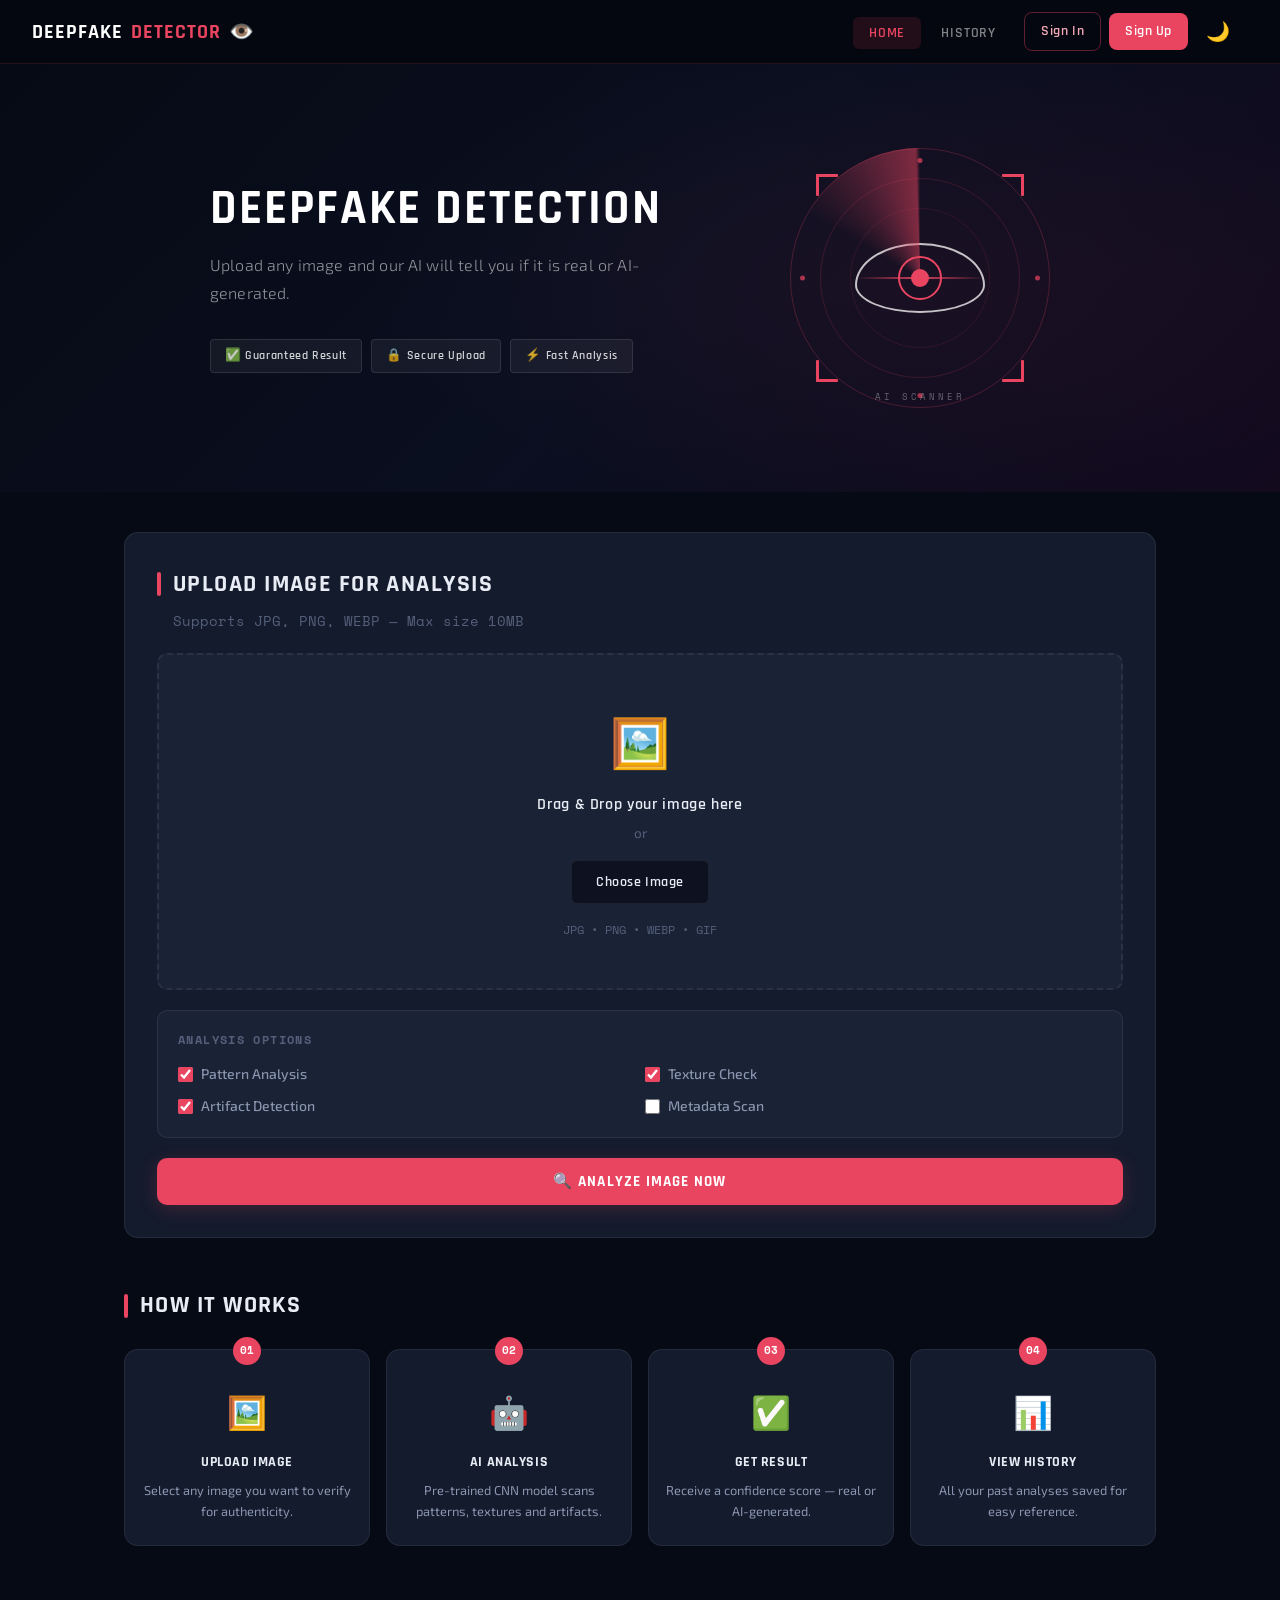
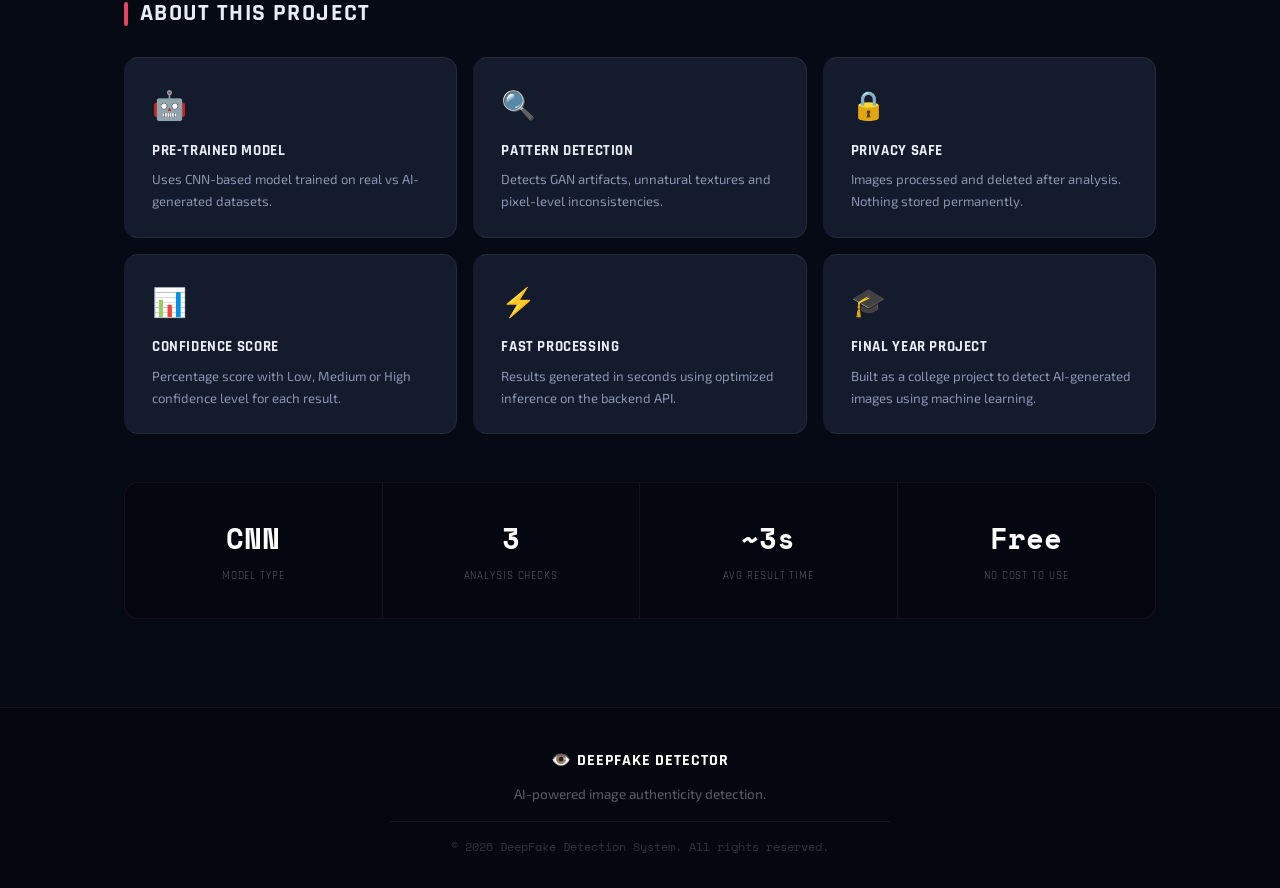
==== frontend/pages/index.html @ 9cb8fa19 "Initial commit: restructured deepfake detection system - Backend: Flask app with models/, routes/, u" ====
<!DOCTYPE html>
<html lang="en" data-theme="dark">
<head>
  <meta charset="UTF-8" />
  <meta name="viewport" content="width=device-width, initial-scale=1.0"/>
  <title>DeepFake Detection System</title>
  <link rel="stylesheet" href="../css/main.css" />
  <link rel="stylesheet" href="../css/hamburger.css" />
  <link rel="stylesheet" href="../css/mobile.css" />
</head>
<body>

  <nav>
    <div class="nav-logo">DeepFake <strong>Detector</strong> <span>👁️</span></div>
    <div class="nav-right">
      <ul class="nav-links">
        <li><a href="index.html" class="active">Home</a></li>
        <li><a href="history.html">History</a></li>
      </ul>
      <div class="desktop-auth-btns" id="desktopAuthBtns">
        <a href="signin.html" class="desk-signin">Sign In</a>
        <a href="signup.html" class="desk-signup">Sign Up</a>
      </div>
      <button class="theme-toggle" id="desktopThemeBtn" onclick="toggleTheme()" aria-label="Toggle theme">
        <span class="theme-icon">🌙</span>
      </button>
      <div class="desktop-profile-wrap">
        <button class="desktop-profile-btn" id="desktopProfileBtn" onclick="toggleDesktopDropdown()">
          <div class="desktop-profile-avatar" id="desktopAvatarText">MK</div>
          <span class="desktop-profile-name" id="desktopProfileName">Manish</span>
          <span style="font-size:10px;color:#e94560;">▾</span>
        </button>
        <div class="desktop-profile-dropdown" id="desktopDropdown">
          <div class="dropdown-user-header">
            <div class="dropdown-user-name" id="dropdownName">Manish Kumar</div>
            <div class="dropdown-user-email" id="dropdownEmail">manish@gmail.com</div>
            <div class="dropdown-user-plan">✅ Free Plan · <span id="dropdownScans">3/4</span> scans today</div>
          </div>
          <a href="history.html" class="dropdown-item">📋 &nbsp; My History</a>
          <div class="dropdown-divider"></div>
          <div class="dropdown-item danger" onclick="signOut()">🚪 &nbsp; Sign Out</div>
        </div>
      </div>
      <button class="hamburger-btn" id="hamburgerBtn" onclick="toggleMenu()" aria-label="Open menu">
        <span class="bar"></span>
        <span class="bar"></span>
        <span class="bar"></span>
      </button>
    </div>
  </nav>

  <div class="menu-overlay" id="menuOverlay" onclick="closeMenu()"></div>
  <aside class="side-menu" id="sideMenu">
    <div class="menu-header">
      <div class="menu-logo">👁️ DeepFake <strong>Detector</strong></div>
      <button class="menu-close" onclick="closeMenu()">✕</button>
    </div>
    <div class="menu-profile">
      <div class="menu-profile-guest" id="menuGuestSection">
        <div class="menu-guest-text">
          <strong>👋 Welcome!</strong>
          Sign in to save your scan history
        </div>
        <div class="menu-auth-btns">
          <a href="signin.html" class="menu-btn-signin" onclick="closeMenu()">🔑 Sign In</a>
          <a href="signup.html" class="menu-btn-signup" onclick="closeMenu()">✨ Sign Up</a>
        </div>
      </div>
      <div class="menu-profile-user" id="menuUserSection">
        <div class="menu-avatar" id="menuAvatarText">MK</div>
        <div class="menu-user-info">
          <span class="menu-user-name" id="menuUserName">Manish Kumar</span>
          <span class="menu-user-email" id="menuUserEmail">manish@gmail.com</span>
          <span class="menu-scan-badge" id="menuScanBadge">⚡ 3/4 scans today</span>
        </div>
      </div>
    </div>
    <nav class="menu-nav">
      <div class="menu-section-label">Navigation</div>
      <a href="index.html" class="menu-nav-item active" onclick="closeMenu()">
        <span class="menu-nav-icon">🏠</span><span class="menu-nav-text">Home</span>
      </a>
      <a href="history.html" class="menu-nav-item" onclick="closeMenu()" id="menuHistoryLink">
        <span class="menu-nav-icon">📋</span><span class="menu-nav-text">History</span>
        <span class="menu-nav-badge" id="menuHistoryBadge" style="display:none;">3</span>
      </a>
      <div class="menu-divider"></div>
      <div class="menu-section-label">Account</div>
      <a href="signin.html" class="menu-nav-item" id="menuSignInLink" onclick="closeMenu()">
        <span class="menu-nav-icon">🔑</span><span class="menu-nav-text">Sign In</span>
      </a>
      <a href="signup.html" class="menu-nav-item" id="menuSignUpLink" onclick="closeMenu()">
        <span class="menu-nav-icon">✨</span><span class="menu-nav-text">Sign Up</span>
      </a>
      <button class="menu-nav-item signout" id="menuSignOutBtn" style="display:none;" onclick="signOut()">
        <span class="menu-nav-icon">🚪</span><span class="menu-nav-text">Sign Out</span>
      </button>
    </nav>
    <div class="menu-footer">
      <div class="theme-row">
        <div class="theme-row-label">
          <div class="theme-row-icon" id="themeRowIcon">🌙</div>
          <span id="themeRowText">Dark Mode</span>
        </div>
        <label class="theme-switch">
          <input type="checkbox" id="themeSwitchInput" onchange="toggleThemeSwitch(this)">
          <span class="theme-slider"></span>
        </label>
      </div>
    </div>
  </aside>

  <header class="hero">
    <div class="hero-text">
      <h1>DeepFake Detection</h1>
      <p class="hero-sub">Upload any image and our AI will tell you if it is real or AI-generated.</p>
      <div class="badges">
        <span class="badge">✅ Guaranteed Result</span>
        <span class="badge">🔒 Secure Upload</span>
        <span class="badge">⚡ Fast Analysis</span>
      </div>
    </div>
    <div class="scanner-wrap">
      <div class="scanner-container">
        <div class="ring ring-1"></div><div class="ring ring-2"></div><div class="ring ring-3"></div>
        <div class="eye-outer"><div class="eye-inner"><div class="iris"><div class="pupil"></div></div></div></div>
        <div class="scan-line"></div>
        <div class="bracket top-left"></div><div class="bracket top-right"></div>
        <div class="bracket bottom-left"></div><div class="bracket bottom-right"></div>
        <div class="radar-sweep"></div>
        <div class="orbit-dot dot-top"></div><div class="orbit-dot dot-right"></div>
        <div class="orbit-dot dot-bottom"></div><div class="orbit-dot dot-left"></div>
        <div class="scanner-label">AI SCANNER</div>
      </div>
    </div>
  </header>

  <main class="container">

    <section class="upload-section">
      <h2>Upload Image for Analysis</h2>
      <p class="section-sub">Supports JPG, PNG, WEBP — Max size 10MB</p>
      <div class="drop-zone" id="dropZone">
        <div id="previewContainer" style="display:none;flex-direction:column;align-items:center;gap:12px;padding:16px;width:100%;">
          <img id="imagePreview" src="" alt="Preview" style="max-width:100%;max-height:260px;border-radius:10px;object-fit:contain;border:2px solid rgba(233,69,96,0.4);" />
          <button onclick="removeImage()" style="background:rgba(239,68,68,0.15);border:1px solid rgba(239,68,68,0.4);color:#ef4444;padding:6px 16px;border-radius:8px;cursor:pointer;font-size:13px;">✕ Remove</button>
          <div id="previewInfo" style="font-size:12px;color:#64748b;font-family:monospace;"></div>
        </div>
        <div id="uploadUI">
          <div class="drop-icon">🖼️</div>
          <p class="drop-title">Drag &amp; Drop your image here</p>
          <p class="drop-sub">or</p>
          <label class="btn-upload" for="imageUpload">Choose Image</label>
          <p class="file-formats">JPG &bull; PNG &bull; WEBP &bull; GIF</p>
        </div>
        <input type="file" id="imageUpload" accept="image/*" />
      </div>
      <div id="errorMsg" style="display:none;margin-top:10px;padding:12px 18px;background:rgba(239,68,68,0.1);border:1px solid rgba(239,68,68,0.3);border-radius:10px;color:#ef4444;font-size:14px;text-align:center;"></div>
      <div class="options-box">
        <h3>Analysis Options</h3>
        <div class="options-grid">
          <div class="option-item"><input type="checkbox" id="opt1" checked /><label for="opt1">Pattern Analysis</label></div>
          <div class="option-item"><input type="checkbox" id="opt2" checked /><label for="opt2">Texture Check</label></div>
          <div class="option-item"><input type="checkbox" id="opt3" checked /><label for="opt3">Artifact Detection</label></div>
          <div class="option-item"><input type="checkbox" id="opt4" /><label for="opt4">Metadata Scan</label></div>
        </div>
      </div>
      <button class="btn-analyze" id="analyzeBtn" onclick="analyzeImage()">🔍 Analyze Image Now</button>
    </section>

    <section class="how-it-works">
      <h2>How It Works</h2>
      <div class="steps-grid">
        <div class="step-card"><div class="step-number">01</div><div class="step-icon">🖼️</div><h4>Upload Image</h4><p>Select any image you want to verify for authenticity.</p></div>
        <div class="step-card"><div class="step-number">02</div><div class="step-icon">🤖</div><h4>AI Analysis</h4><p>Pre-trained CNN model scans patterns, textures and artifacts.</p></div>
        <div class="step-card"><div class="step-number">03</div><div class="step-icon">✅</div><h4>Get Result</h4><p>Receive a confidence score — real or AI-generated.</p></div>
        <div class="step-card"><div class="step-number">04</div><div class="step-icon">📊</div><h4>View History</h4><p>All your past analyses saved for easy reference.</p></div>
      </div>
    </section>

    <section class="features-section">
      <h2>About This Project</h2>
      <div class="features-grid">
        <div class="feature-card"><div class="feature-icon">🤖</div><h4>Pre-trained Model</h4><p>Uses CNN-based model trained on real vs AI-generated datasets.</p></div>
        <div class="feature-card"><div class="feature-icon">🔍</div><h4>Pattern Detection</h4><p>Detects GAN artifacts, unnatural textures and pixel-level inconsistencies.</p></div>
        <div class="feature-card"><div class="feature-icon">🔒</div><h4>Privacy Safe</h4><p>Images processed and deleted after analysis. Nothing stored permanently.</p></div>
        <div class="feature-card"><div class="feature-icon">📊</div><h4>Confidence Score</h4><p>Percentage score with Low, Medium or High confidence level for each result.</p></div>
        <div class="feature-card"><div class="feature-icon">⚡</div><h4>Fast Processing</h4><p>Results generated in seconds using optimized inference on the backend API.</p></div>
        <div class="feature-card"><div class="feature-icon">🎓</div><h4>Final Year Project</h4><p>Built as a college project to detect AI-generated images using machine learning.</p></div>
      </div>
    </section>

    <section class="stats-section">
      <div class="stat-box"><div class="stat-number">CNN</div><div class="stat-label">Model Type</div></div>
      <div class="stat-box"><div class="stat-number">3</div><div class="stat-label">Analysis Checks</div></div>
      <div class="stat-box"><div class="stat-number">~3s</div><div class="stat-label">Avg Result Time</div></div>
      <div class="stat-box"><div class="stat-number">Free</div><div class="stat-label">No Cost to Use</div></div>
    </section>

  </main>

  <footer>
    <div class="footer-content">
      <div class="footer-logo">👁️ DeepFake Detector</div>
      <p class="footer-desc">AI-powered image authenticity detection.</p>
      <p class="footer-copy">&copy; 2026 DeepFake Detection System. All rights reserved.</p>
    </div>
  </footer>

  <script src="../js/hamburger.js"></script>
  <script src="../js/api.js"></script>
  <script>
    const ANALYZE_URL = "/api/analyze";
    let selectedFile = null;

    document.getElementById('imageUpload').addEventListener('change', function(e) {
      if (e.target.files[0]) handleFile(e.target.files[0]);
    });

    const dropZone = document.getElementById('dropZone');
    dropZone.addEventListener('dragover', e => { e.preventDefault(); dropZone.style.borderColor = '#e94560'; });
    dropZone.addEventListener('dragleave', () => { dropZone.style.borderColor = ''; });
    dropZone.addEventListener('drop', e => { e.preventDefault(); dropZone.style.borderColor = ''; if (e.dataTransfer.files[0]) handleFile(e.dataTransfer.files[0]); });
    dropZone.addEventListener('click', e => { if (e.target.tagName === 'BUTTON' || e.target.tagName === 'LABEL') return; if (selectedFile) return; document.getElementById('imageUpload').click(); });

    function handleFile(file) {
      if (!['image/jpeg','image/png','image/webp','image/gif'].includes(file.type)) { showError('Invalid file type.'); return; }
      if (file.size > 10*1024*1024) { showError('File too large. Max 10MB.'); return; }
      hideError();
      selectedFile = file;
      const reader = new FileReader();
      reader.onload = e => {
        document.getElementById('imagePreview').src = e.target.result;
        const size = file.size > 1024*1024 ? (file.size/(1024*1024)).toFixed(2)+' MB' : (file.size/1024).toFixed(1)+' KB';
        document.getElementById('previewInfo').textContent = `${file.name}  |  ${size}  |  ${file.type.split('/')[1].toUpperCase()}`;
        document.getElementById('previewContainer').style.display = 'flex';
        document.getElementById('uploadUI').style.display = 'none';
      };
      reader.readAsDataURL(file);
    }

    function removeImage() {
      selectedFile = null;
      document.getElementById('imageUpload').value = '';
      document.getElementById('imagePreview').src = '';
      document.getElementById('previewContainer').style.display = 'none';
      document.getElementById('uploadUI').style.display = 'block';
      hideError();
    }

    function showError(msg) { const el = document.getElementById('errorMsg'); el.textContent = msg; el.style.display = 'block'; }
    function hideError() { document.getElementById('errorMsg').style.display = 'none'; }

    async function analyzeImage() {
      if (!selectedFile) { showError('Please select an image first.'); return; }

      if (window.checkScanAllowed) {
        const check = window.checkScanAllowed();
        if (!check.allowed) { showError(check.reason); return; }
      }

      const btn = document.getElementById('analyzeBtn');
      btn.textContent = 'Analyzing...';
      btn.style.background = '#374151';
      btn.style.pointerEvents = 'none';
      hideError();

      try {
        const formData = new FormData();
        formData.append('image', selectedFile);
        const response = await fetch(ANALYZE_URL, { method: 'POST', body: formData });
        const data = await response.json();
        if (!response.ok || !data.success) throw new Error(data.error || 'API error.');

        if (window.recordScan) {
          window.recordScan({
            verdict: data.verdict,
            ai_score: data.ai_score,
            real_score: data.real_score,
            confidence: data.confidence,
            processing_time: data.processing_time,
            status: 'completed'
          });
        }

        localStorage.setItem('deepfake_result', JSON.stringify(data));
        const reader = new FileReader();
        reader.onload = e => {
          localStorage.setItem('deepfake_image', e.target.result);
          window.location.href = 'result.html';
        };
        reader.readAsDataURL(selectedFile);

      } catch (err) {
        btn.textContent = 'Analyze Image Now';
        btn.style.background = '';
        btn.style.pointerEvents = '';
        showError(err.message);
      }
    }
  </script>

</body>
</html>
---- frontend/css/main.css ----
@import url('https://fonts.googleapis.com/css2?family=Space+Mono:wght@400;700&family=Rajdhani:wght@400;500;600;700&family=Exo+2:wght@300;400;500;600;700;800&display=swap');

/* ── DARK THEME ── */
:root, [data-theme="dark"] {
  --bg: #060a14;
  --bg2: #0d1120;
  --bg3: #131928;
  --surface: #141b2d;
  --surface2: #1a2235;
  --border: rgba(255,255,255,0.07);
  --text: #e8ecf4;
  --text2: #8a95b0;
  --text3: #545f7a;
  --accent: #e94560;
  --accent-glow: rgba(233,69,96,0.2);
  --accent2: #00d4ff;
  --nav-bg: #04070f;
}

/* ── LIGHT THEME ── */
[data-theme="light"] {
  --bg: #f0f2f7;
  --bg2: #ffffff;
  --bg3: #e4e8f0;
  --surface: #ffffff;
  --surface2: #f6f8fc;
  --border: rgba(0,0,0,0.08);
  --text: #0f1624;
  --text2: #4a5470;
  --text3: #8a95b0;
  --accent: #e94560;
  --accent-glow: rgba(233,69,96,0.15);
  --accent2: #0099cc;
  --nav-bg: #04070f;
}

/* ── RESET ── */
*, *::before, *::after { margin: 0; padding: 0; box-sizing: border-box; }
html { scroll-behavior: smooth; }
body { font-family: 'Exo 2', sans-serif; background: var(--bg); color: var(--text); font-size: 16px; line-height: 1.6; transition: background 0.3s, color 0.3s; }
a { text-decoration: none; color: inherit; }
ul { list-style: none; }
input[type="file"] { display: none; }

/* ── NAVBAR ── */
nav {
  display: flex;
  align-items: center;
  justify-content: space-between;
  padding: 0 2rem;
  height: 64px;
  background: var(--nav-bg);
  border-bottom: 1px solid rgba(233,69,96,0.15);
  position: sticky;
  top: 0;
  z-index: 100;
}
.nav-logo { display: flex; align-items: center; gap: 8px; font-family: 'Rajdhani', sans-serif; font-size: 1.25rem; font-weight: 700; color: #fff; letter-spacing: 0.05em; text-transform: uppercase; }
.nav-logo strong { color: var(--accent); }
.nav-right { display: flex; align-items: center; gap: 0.75rem; }
.nav-links { display: flex; gap: 0.25rem; }
.nav-links a { padding: 7px 16px; font-size: 0.875rem; font-weight: 600; font-family: 'Rajdhani', sans-serif; letter-spacing: 0.06em; text-transform: uppercase; color: rgba(255,255,255,0.5); border-radius: 6px; transition: all 0.2s; }
.nav-links a:hover { color: #fff; background: rgba(255,255,255,0.07); }
.nav-links a.active { color: var(--accent); background: rgba(233,69,96,0.12); }

/* ── THEME TOGGLE (desktop) ── */
.theme-toggle { background: transparent; border: none; padding: 6px; font-size: 1.2rem; cursor: pointer; color: #fff; border-radius: 50%; width: 36px; height: 36px; display: flex; align-items: center; justify-content: center; transition: background 0.2s, transform 0.2s; line-height: 1; }
.theme-toggle:hover { background: rgba(233,69,96,0.15); transform: rotate(20deg); }

/* ── HAMBURGER BUTTON ──
   IMPORTANT: defined here (outside media query) so reset doesn't collapse .bar spans
── */
.hamburger-btn {
  display: none;
  flex-direction: column;
  justify-content: center;
  align-items: center;
  gap: 5px;
  width: 38px;
  height: 38px;
  background: rgba(233,69,96,0.15);
  border: 1px solid rgba(233,69,96,0.4);
  border-radius: 8px;
  cursor: pointer;
  padding: 0;
  flex-shrink: 0;
}

.hamburger-btn .bar {
  display: block;
  width: 20px;
  height: 2px;
  background: #ffffff;
  border-radius: 2px;
  transition: all 0.3s ease;
  transform-origin: center;
}

.hamburger-btn.open .bar:nth-child(1) { transform: translateY(7px) rotate(45deg); }
.hamburger-btn.open .bar:nth-child(2) { opacity: 0; }
.hamburger-btn.open .bar:nth-child(3) { transform: translateY(-7px) rotate(-45deg); }

/* Show hamburger on mobile */
@media (max-width: 768px) {
  nav {
    position: fixed;
    top: 0; left: 0; right: 0;
    height: 56px;
    padding: 0 12px;
    z-index: 100;
    overflow: visible;
    display: flex;              /* ← add */
    align-items: center;        /* ← add */
    justify-content: space-between; /* ← add */
  }

  .nav-logo {
    font-size: 1.3rem !important;  /* ← chhota karo */
    flex-shrink: 1 !important;
    min-width: 0 !important;
    overflow: hidden !important;
    text-overflow: ellipsis !important;
    white-space: nowrap !important;
    max-width: calc(100% - 60px) !important; /* hamburger ke liye jagah */
  }

  .nav-right {
    flex-shrink: 0 !important;
    display: flex !important;
    align-items: center !important;
  }

  .nav-links { display: none !important; }
  .theme-toggle { display: none !important; }
  .desktop-profile-wrap { display: none !important; }
  
  .hamburger-btn {
    display: flex !important;
    flex-shrink: 0 !important;
    z-index: 101 !important;
  }
}

/* ── HERO ── */
.hero { background: linear-gradient(135deg, #060a14 0%, #0a0f20 50%, #130a1e 100%); padding: 4rem 2rem; display: flex; align-items: center; justify-content: center; gap: 5rem; flex-wrap: wrap; position: relative; overflow: hidden; }
.hero::before { content: ''; position: absolute; inset: 0; background: radial-gradient(ellipse 60% 80% at 70% 50%, rgba(233,69,96,0.06) 0%, transparent 70%); pointer-events: none; }
.hero-text { max-width: 480px; position: relative; }
.hero h1 { font-family: 'Rajdhani', sans-serif; font-size: clamp(2rem, 4.5vw, 3rem); font-weight: 700; color: #fff; letter-spacing: 0.04em; line-height: 1.1; margin-bottom: 1rem; text-transform: uppercase; }
.hero-sub { font-size: 1rem; font-weight: 300; color: rgba(255,255,255,0.55); margin-bottom: 2rem; line-height: 1.75; letter-spacing: 0.01em; }
.badges { display: flex; flex-wrap: wrap; gap: 0.6rem; }
.badge { padding: 6px 14px; background: rgba(255,255,255,0.05); border: 1px solid rgba(255,255,255,0.1); border-radius: 4px; font-size: 0.78rem; font-weight: 600; font-family: 'Rajdhani', sans-serif; letter-spacing: 0.05em; color: rgba(255,255,255,0.8); }

/* ── SCANNER ── */
.scanner-wrap { display: flex; align-items: center; justify-content: center; width: 300px; height: 300px; flex-shrink: 0; }
.scanner-container { position: relative; width: 260px; height: 260px; display: flex; align-items: center; justify-content: center; }
.ring { position: absolute; border-radius: 50%; border: 1.5px solid rgba(233,69,96,0.25); animation: ringPulse 3s ease-in-out infinite; }
.ring-1 { width: 260px; height: 260px; }
.ring-2 { width: 200px; height: 200px; animation-delay: 0.4s; border-color: rgba(233,69,96,0.18); }
.ring-3 { width: 140px; height: 140px; animation-delay: 0.8s; border-color: rgba(233,69,96,0.12); }
@keyframes ringPulse { 0%,100% { opacity:0.5; transform:scale(1); } 50% { opacity:1; transform:scale(1.03); } }
.radar-sweep { position: absolute; width: 260px; height: 260px; border-radius: 50%; background: conic-gradient(from 0deg, transparent 300deg, rgba(233,69,96,0.25) 330deg, rgba(233,69,96,0.5) 358deg, transparent 360deg); animation: radarSpin 3s linear infinite; }
@keyframes radarSpin { to { transform: rotate(360deg); } }
.eye-outer { position: absolute; width: 130px; height: 70px; border: 2.5px solid rgba(255,255,255,0.75); border-radius: 50% 50% 50% 50% / 60% 60% 40% 40%; display: flex; align-items: center; justify-content: center; overflow: hidden; animation: eyeBlink 4s ease-in-out infinite; }
@keyframes eyeBlink { 0%,85%,100% { transform:scaleY(1); } 90% { transform:scaleY(0.08); } }
.eye-inner { width: 50px; height: 50px; border-radius: 50%; display: flex; align-items: center; justify-content: center; }
.iris { width: 44px; height: 44px; border-radius: 50%; border: 2.5px solid var(--accent); display: flex; align-items: center; justify-content: center; animation: irisGlow 2s ease-in-out infinite alternate; }
@keyframes irisGlow { from { box-shadow:0 0 6px rgba(233,69,96,0.4); } to { box-shadow:0 0 18px rgba(233,69,96,0.9),0 0 30px rgba(233,69,96,0.4); } }
.pupil { width: 18px; height: 18px; border-radius: 50%; background: var(--accent); animation: pupilPulse 2s ease-in-out infinite alternate; }
@keyframes pupilPulse { from { transform:scale(0.85); opacity:0.8; } to { transform:scale(1); opacity:1; } }
.scan-line { position: absolute; width: 130px; height: 2px; background: linear-gradient(90deg, transparent, rgba(233,69,96,0.9), transparent); animation: scanMove 2.5s ease-in-out infinite; }
@keyframes scanMove { 0% { transform:translateY(-28px); opacity:0; } 15% { opacity:1; } 85% { opacity:1; } 100% { transform:translateY(28px); opacity:0; } }
.bracket { position: absolute; width: 22px; height: 22px; }
.bracket::before,.bracket::after { content:''; position:absolute; background:var(--accent); border-radius:1px; }
.bracket::before { width:100%; height:2.5px; top:0; }
.bracket::after { width:2.5px; height:100%; top:0; }
.top-left { top:26px; left:26px; }
.top-right { top:26px; right:26px; transform:scaleX(-1); }
.bottom-left { bottom:26px; left:26px; transform:scaleY(-1); }
.bottom-right { bottom:26px; right:26px; transform:scale(-1); }
.orbit-dot { position:absolute; width:5px; height:5px; background:rgba(233,69,96,0.7); border-radius:50%; animation:dotGlow 2s ease-in-out infinite alternate; }
@keyframes dotGlow { from { opacity:0.4; } to { opacity:1; box-shadow:0 0 6px rgba(233,69,96,0.8); } }
.dot-top { top:10px; left:50%; transform:translateX(-50%); }
.dot-right { right:10px; top:50%; transform:translateY(-50%); animation-delay:0.5s; }
.dot-bottom { bottom:10px; left:50%; transform:translateX(-50%); animation-delay:1s; }
.dot-left { left:10px; top:50%; transform:translateY(-50%); animation-delay:1.5s; }
.scanner-label { position:absolute; bottom:4px; left:50%; transform:translateX(-50%); font-family:'Space Mono',monospace; font-size:9px; letter-spacing:3px; color:rgba(255,255,255,0.35); white-space:nowrap; }

/* ── CONTAINER ── */
.container { max-width: 1080px; margin: 0 auto; padding: 2.5rem 1.5rem; }

/* ── SECTION H2 ── */
section h2 { font-family:'Rajdhani',sans-serif; font-size:1.5rem; font-weight:700; color:var(--text); margin-bottom:1.5rem; display:flex; align-items:center; gap:12px; text-transform:uppercase; letter-spacing:0.06em; }
section h2::before { content:''; display:inline-block; width:4px; height:24px; background:var(--accent); border-radius:99px; flex-shrink:0; }

/* ── UPLOAD ── */
.upload-section { background:var(--surface); border:1px solid var(--border); border-radius:14px; padding:2rem; margin-bottom:3rem; }
.section-sub { font-size:0.85rem; color:var(--text3); margin-top:-1rem; margin-bottom:20px; padding-left:16px; font-family:'Space Mono',monospace; }
.drop-zone { border:2px dashed var(--border); border-radius:10px; background:var(--surface2); padding:3rem 2rem; text-align:center; cursor:pointer; margin-bottom:1.25rem; transition:all 0.2s; }
.drop-zone:hover { border-color:var(--accent); background:rgba(233,69,96,0.04); }
.drop-icon { font-size:3rem; margin-bottom:0.75rem; }
.drop-title { font-size:1rem; font-weight:600; font-family:'Rajdhani',sans-serif; letter-spacing:0.04em; color:var(--text); margin-bottom:0.3rem; }
.drop-sub { font-size:0.85rem; color:var(--text3); margin-bottom:1rem; }
.btn-upload { display:inline-block; background:var(--bg2); color:var(--text); border:1px solid var(--border); padding:10px 24px; border-radius:6px; font-size:0.875rem; font-weight:600; font-family:'Rajdhani',sans-serif; letter-spacing:0.04em; cursor:pointer; transition:all 0.2s; margin-bottom:1rem; }
.btn-upload:hover { background:var(--accent); color:#fff; border-color:var(--accent); }
.file-formats { font-size:0.75rem; color:var(--text3); font-family:'Space Mono',monospace; }
.options-box { background:var(--surface2); border:1px solid var(--border); border-radius:10px; padding:1.25rem; margin-bottom:1.25rem; }
.options-box h3 { font-size:0.72rem; font-weight:700; color:var(--text3); text-transform:uppercase; letter-spacing:0.12em; margin-bottom:0.875rem; font-family:'Space Mono',monospace; }
.options-grid { display:grid; grid-template-columns:repeat(2,1fr); gap:0.6rem; }
.option-item { display:flex; align-items:center; gap:8px; font-size:0.875rem; color:var(--text2); }
.option-item input[type="checkbox"] { display:block; width:15px; height:15px; accent-color:var(--accent); flex-shrink:0; }
.option-item label { cursor:pointer; font-weight:500; }
.btn-analyze { width:100%; padding:14px; background:var(--accent); color:#fff; border:none; border-radius:10px; font-size:0.95rem; font-weight:700; font-family:'Rajdhani',sans-serif; letter-spacing:0.08em; text-transform:uppercase; cursor:pointer; transition:all 0.2s; box-shadow:0 4px 18px var(--accent-glow); }
.btn-analyze:hover { background:#d63651; transform:translateY(-2px); }

/* ── STEPS ── */
.how-it-works { margin-bottom:3rem; }
.steps-grid { display:grid; grid-template-columns:repeat(4,1fr); gap:1rem; }
.step-card { background:var(--surface); border:1px solid var(--border); border-radius:14px; padding:1.75rem 1rem 1.5rem; text-align:center; position:relative; transition:all 0.2s; }
.step-card:hover { transform:translateY(-3px); border-color:rgba(233,69,96,0.3); }
.step-number { position:absolute; top:-13px; left:50%; transform:translateX(-50%); background:var(--accent); color:#fff; width:28px; height:28px; border-radius:50%; display:flex; align-items:center; justify-content:center; font-size:0.68rem; font-weight:700; font-family:'Space Mono',monospace; }
.step-icon { font-size:2rem; margin:0.5rem 0 0.875rem; }
.step-card h4 { font-size:0.9rem; font-weight:700; font-family:'Rajdhani',sans-serif; letter-spacing:0.04em; text-transform:uppercase; color:var(--text); margin-bottom:0.4rem; }
.step-card p { font-size:0.8rem; color:var(--text2); line-height:1.6; }

/* ── FEATURES ── */
.features-section { margin-bottom:3rem; }
.features-grid { display:grid; grid-template-columns:repeat(3,1fr); gap:1rem; }
.feature-card { background:var(--surface); border:1px solid var(--border); border-left:4px solid transparent; border-radius:14px; padding:1.5rem; transition:all 0.2s; }
.feature-card:hover { border-left-color:var(--accent); transform:translateY(-2px); }
.feature-icon { font-size:1.75rem; margin-bottom:0.75rem; }
.feature-card h4 { font-size:0.95rem; font-weight:700; font-family:'Rajdhani',sans-serif; letter-spacing:0.04em; text-transform:uppercase; color:var(--text); margin-bottom:0.4rem; }
.feature-card p { font-size:0.82rem; color:var(--text2); line-height:1.65; }

/* ── STATS ── */
.stats-section { display:grid; grid-template-columns:repeat(4,1fr); background:#04070f; border-radius:14px; overflow:hidden; margin-bottom:3rem; border:1px solid rgba(233,69,96,0.1); }
.stat-box { padding:2rem 1rem; text-align:center; border-right:1px solid rgba(255,255,255,0.05); transition:background 0.2s; }
.stat-box:last-child { border-right:none; }
.stat-box:hover { background:rgba(233,69,96,0.04); }
.stat-number { font-family:'Space Mono',monospace; font-size:1.8rem; font-weight:700; color:#fff; margin-bottom:0.4rem; }
.stat-label { font-size:0.7rem; color:rgba(255,255,255,0.35); text-transform:uppercase; letter-spacing:0.08em; font-family:'Rajdhani',sans-serif; }

/* ── DEVELOPER ── */
.developer-section { margin-bottom:3rem; }
.dev-card { background:var(--surface); border:1px solid var(--border); border-radius:14px; padding:2rem 2.5rem; display:flex; align-items:center; gap:2rem; position:relative; overflow:hidden; }
.dev-card::before { content:''; position:absolute; left:0; top:0; bottom:0; width:4px; background:var(--accent); border-radius:4px 0 0 4px; }
.dev-avatar { width:68px; height:68px; border-radius:50%; background:linear-gradient(135deg,var(--accent),#8b1a2f); display:flex; align-items:center; justify-content:center; font-family:'Rajdhani',sans-serif; font-size:1.4rem; font-weight:700; color:#fff; flex-shrink:0; box-shadow:0 4px 20px rgba(233,69,96,0.3); }
.dev-info { flex:1; }
.dev-role { font-size:0.72rem; font-family:'Space Mono',monospace; color:var(--accent); text-transform:uppercase; letter-spacing:0.12em; margin-bottom:0.25rem; }
.dev-name { font-family:'Rajdhani',sans-serif; font-size:1.5rem; font-weight:700; color:var(--text); letter-spacing:0.04em; text-transform:uppercase; margin-bottom:0.2rem; }
.dev-college { font-size:0.83rem; color:var(--text2); margin-bottom:1rem; }
.dev-links { display:flex; gap:0.6rem; flex-wrap:wrap; }
.dev-link { display:inline-flex; align-items:center; gap:7px; padding:7px 16px; border:1px solid var(--border); border-radius:6px; background:var(--surface2); color:var(--text2); font-size:0.82rem; font-weight:600; font-family:'Rajdhani',sans-serif; letter-spacing:0.04em; text-transform:uppercase; transition:all 0.2s; }
.dev-link:hover { background:var(--accent); color:#fff; border-color:var(--accent); transform:translateY(-2px); }
.dev-link svg { flex-shrink:0; }

/* ── FOOTER ── */
footer { background:#04070f; border-top:1px solid rgba(255,255,255,0.05); padding:2.5rem 1.5rem 2rem; }
.footer-content { max-width:500px; margin:0 auto; text-align:center; }
.footer-logo { font-family:'Rajdhani',sans-serif; font-size:1rem; font-weight:700; color:#fff; letter-spacing:0.06em; text-transform:uppercase; margin-bottom:0.6rem; }
.footer-desc { font-size:0.85rem; color:rgba(255,255,255,0.35); margin-bottom:1rem; }
.footer-copy { font-size:0.72rem; color:rgba(255,255,255,0.18); border-top:1px solid rgba(255,255,255,0.05); padding-top:1rem; margin-top:1rem; font-family:'Space Mono',monospace; }

/* ── SCROLLBAR ── */
::-webkit-scrollbar { width:6px; }
::-webkit-scrollbar-track { background:var(--bg2); }
::-webkit-scrollbar-thumb { background:#2a3347; border-radius:4px; }
::-webkit-scrollbar-thumb:hover { background:var(--accent); }
::selection { background:rgba(233,69,96,0.2); }
/* ── DESKTOP AUTH BUTTONS ── */
.desktop-auth-btns {
  display: flex;
  align-items: center;
  gap: 8px;
}
.desk-signin {
  padding: 7px 16px;
  border-radius: 8px;
  font-size: 0.875rem;
  font-weight: 600;
  font-family: 'Rajdhani', sans-serif;
  letter-spacing: 0.04em;
  color: #f4aab7;
  border: 1px solid rgba(233,69,96,0.4);
  background: transparent;
  text-decoration: none;
  transition: all 0.2s;
}
.desk-signin:hover {
  background: rgba(233,69,96,0.1);
  color: #fff;
}
.desk-signup {
  padding: 7px 16px;
  border-radius: 8px;
  font-size: 0.875rem;
  font-weight: 600;
  font-family: 'Rajdhani', sans-serif;
  letter-spacing: 0.04em;
  color: #fff;
  background: #e94560;
  border: none;
  text-decoration: none;
  transition: all 0.2s;
}
.desk-signup:hover { background: #d63651; }

@media (max-width: 768px) {
  .desktop-auth-btns { display: none !important; }
}
---- frontend/css/hamburger.css ----
/* ================================================
   hamburger.css
   Z-INDEX: nav=100, overlay=8000, side-menu=9000
   ================================================ */

/* OVERLAY */
.menu-overlay {
  position: fixed;
  top: 0; left: 0;
  width: 100%; height: 100%;
  background: rgba(0,0,0,0.7);
  z-index: 8000;
  opacity: 0;
  visibility: hidden;
  transition: opacity 0.3s ease, visibility 0.3s ease;
}
.menu-overlay.open {
  opacity: 1;
  visibility: visible;
}

/* SIDE MENU */
.side-menu {
  position: fixed;
  top: 0px;
  right: -320px;
  left: auto !important;
  width: 320px;
  height: 100dvh;
  z-index: 9000;
  background: #0c0c1b;
  border-left: 1px solid rgba(233,69,96,0.2);
  box-shadow: -8px 0 40px rgba(0,0,0,0.8);
  transition: right 0.3s ease;
  overflow-y: auto !important;
  -webkit-overflow-scrolling: touch !important;
  overflow-x: hidden;
  display: flex;
  flex-direction: column;
  visibility: hidden;        /* ← YEH ADD KARO */
  pointer-events: none;
}
[data-theme="light"] .side-menu { background: #f4f5ff; }

.side-menu.open { right: 0; 
visibility: visible;        /* ← YEH ADD KARO */
  pointer-events: all;}

/* MENU HEADER */
.menu-header {
  display: flex;
  align-items: center;
  justify-content: space-between;
  padding: 16px 18px;
  border-bottom: 1px solid rgba(233,69,96,0.1);
  flex-shrink: 0;
}
.menu-logo {
  font-size: 14px;
  font-weight: 700;
  color: #e2e8f0;
  display: flex;
  align-items: center;
  gap: 6px;
}
[data-theme="light"] .menu-logo { color: #1e1b4b; }

.menu-close {
  width: 32px; height: 32px;
  border-radius: 8px;
  background: rgba(233,69,96,0.1);
  border: 1px solid rgba(233,69,96,0.2);
  color: #94a3b8;
  font-size: 16px;
  cursor: pointer;
  display: flex;
  align-items: center;
  justify-content: center;
  transition: all 0.2s;
}
.menu-close:hover { background: rgba(233,69,96,0.2); color: #e94560; }

/* PROFILE SECTION */
.menu-profile {
  padding: 16px 18px;
  border-bottom: 1px solid rgba(233,69,96,0.08);
  flex-shrink: 0;
}

.menu-profile-guest { display: block; }

.menu-guest-text {
  font-size: 13px;
  color: #64748b;
  text-align: center;
  margin-bottom: 12px;
  line-height: 1.5;
}
.menu-guest-text strong {
  display: block;
  font-size: 14px;
  color: #94a3b8;
  margin-bottom: 4px;
}

.menu-auth-btns {
  display: grid;
  grid-template-columns: 1fr 1fr;
  gap: 8px;
}
.menu-btn-signin {
  display: block;
  padding: 10px;
  border-radius: 8px;
  font-size: 13px;
  font-weight: 600;
  text-align: center;
  text-decoration: none;
  border: 1px solid rgba(233,69,96,0.35);
  background: transparent;
  color: #f4aab7;
  cursor: pointer;
  transition: background 0.2s;
}
.menu-btn-signin:hover { background: rgba(233,69,96,0.1); }
.menu-btn-signup {
  display: block;
  padding: 10px;
  border-radius: 8px;
  font-size: 13px;
  font-weight: 600;
  text-align: center;
  text-decoration: none;
  background: #e94560;
  color: #fff;
  border: none;
  cursor: pointer;
  transition: opacity 0.2s;
}
.menu-btn-signup:hover { opacity: 0.9; }

/* Logged-in user */
.menu-profile-user {
  display: none;
  align-items: center;
  gap: 12px;
}
.menu-profile-user.visible { display: flex; }

.menu-avatar {
  width: 44px; height: 44px;
  border-radius: 12px;
  background: linear-gradient(135deg, #e94560, #8b1a2f);
  display: flex;
  align-items: center;
  justify-content: center;
  font-size: 15px;
  font-weight: 800;
  color: #fff;
  flex-shrink: 0;
}
.menu-user-info { flex: 1; overflow: hidden; }
.menu-user-name { font-size: 14px; font-weight: 700; color: #e2e8f0; white-space: nowrap; overflow: hidden; text-overflow: ellipsis; display: block; }
.menu-user-email { font-size: 11px; color: #64748b; white-space: nowrap; overflow: hidden; text-overflow: ellipsis; display: block; margin-top: 2px; }
[data-theme="light"] .menu-user-name { color: #1e1b4b; }

.menu-scan-badge {
  display: inline-block;
  margin-top: 4px;
  padding: 2px 8px;
  border-radius: 20px;
  font-size: 10px;
  font-weight: 600;
  background: rgba(16,185,129,0.12);
  color: #10b981;
  border: 1px solid rgba(16,185,129,0.2);
}
.menu-scan-badge.limit { background: rgba(233,69,96,0.1); color: #e94560; border-color: rgba(233,69,96,0.2); }

.menu-edit-btn {
  width: 30px; height: 30px;
  border-radius: 8px;
  background: rgba(233,69,96,0.08);
  border: 1px solid rgba(233,69,96,0.15);
  color: #e94560;
  cursor: pointer;
  display: flex;
  align-items: center;
  justify-content: center;
  font-size: 14px;
  flex-shrink: 0;
}

/* NAV LINKS */
.menu-nav { padding: 8px 10px; flex: 1; }

.menu-section-label {
  display: block;
  font-size: 10px;
  font-weight: 700;
  letter-spacing: 2.5px;
  color: #475569;
  text-transform: uppercase;
  padding: 8px 10px 5px;
}

.menu-nav-item {
  display: flex;
  align-items: center;
  gap: 12px;
  width: 100%;
  padding: 11px 12px;
  border-radius: 10px;
  text-decoration: none;
  color: #8a95b0;
  font-size: 14px;
  font-weight: 500;
  cursor: pointer;
  border: none;
  background: transparent;
  text-align: left;
  margin-bottom: 2px;
  box-sizing: border-box;
  text-transform: none !important;
  letter-spacing: normal !important;
  font-family: 'Exo 2', sans-serif !important;
  transition: background 0.15s, color 0.15s;
}
.menu-nav-item:hover { background: rgba(233,69,96,0.08); color: #fff; }
.menu-nav-item.active { background: rgba(233,69,96,0.1); color: #e94560; border-left: 3px solid #e94560; padding-left: 9px; }
.menu-nav-item.signout { color: #e94560; }
[data-theme="light"] .menu-nav-item { color: #4b5563; }
[data-theme="light"] .menu-nav-item:hover { color: #c73652; background: rgba(233,69,96,0.06); }

.menu-nav-icon {
  width: 32px; height: 32px;
  border-radius: 8px;
  background: rgba(233,69,96,0.08);
  display: flex;
  align-items: center;
  justify-content: center;
  font-size: 15px;
  flex-shrink: 0;
}
.menu-nav-text { flex: 1; }
.menu-nav-badge { font-size: 10px; font-weight: 700; padding: 2px 7px; border-radius: 10px; background: rgba(233,69,96,0.15); color: #e94560; }

.menu-divider { display: block; height: 1px; background: rgba(233,69,96,0.08); margin: 6px 10px; }
/* Fix menu-nav height conflict */
nav.menu-nav {
  height: auto !important;
  min-height: unset !important;
  position: static !important;
  background: transparent !important;
  border: none !important;
  padding: 8px 10px !important;
  display: flex !important;
  flex-direction: column !important; 
}
/* THEME FOOTER */
.menu-footer {
  padding: 12px 16px;
  border-top: 1px solid rgba(233,69,96,0.1);
  flex-shrink: 0;
}
.theme-row {
  display: flex;
  align-items: center;
  justify-content: space-between;
  padding: 10px 13px;
  border-radius: 10px;
  background: rgba(233,69,96,0.05);
  border: 1px solid rgba(233,69,96,0.1);
}
.theme-row-label { display: flex; align-items: center; gap: 10px; font-size: 13px; color: #8a95b0; }
[data-theme="light"] .theme-row-label { color: #4b5563; }
.theme-row-icon { width: 28px; height: 28px; border-radius: 7px; background: rgba(233,69,96,0.08); display: flex; align-items: center; justify-content: center; font-size: 14px; }
.theme-switch { position: relative; width: 44px; height: 24px; display: block; }
.theme-switch input { opacity: 0; width: 0; height: 0; }
.theme-slider { position: absolute; inset: 0; border-radius: 24px; background: rgba(233,69,96,0.15); border: 1px solid rgba(233,69,96,0.25); cursor: pointer; transition: all 0.3s; }
.theme-slider::before { content: ''; position: absolute; width: 18px; height: 18px; border-radius: 50%; background: #e94560; top: 2px; left: 2px; transition: transform 0.3s; box-shadow: 0 2px 6px rgba(233,69,96,0.4); }
.theme-switch input:checked + .theme-slider { background: rgba(245,158,11,0.2); border-color: rgba(245,158,11,0.35); }
.theme-switch input:checked + .theme-slider::before { transform: translateX(20px); background: #f59e0b; }

/* ================================================
   HAMBURGER BUTTON
   Desktop: hidden | Mobile: visible
   ================================================ */

/* Desktop pe hamburger hide, nav-links show */
.hamburger-btn {
  display: none;
}

@media (max-width: 768px) {

  .nav-links {
    display: none !important;
  }

  .desktop-profile-wrap {
    display: none !important;
  }

  .theme-toggle {
    display: none !important;
  }

  .nav-right {
    display: flex !important;
    align-items: center !important;
    gap: 8px !important;
    margin-left: auto !important;
  }

  .hamburger-btn {
    display: flex !important;
    flex-direction: column;
    justify-content: center;
    align-items: center;
    width: 38px;
    height: 38px;
    background: rgba(233, 69, 96, 0.12);
    border: 1px solid rgba(233, 69, 96, 0.4);
    border-radius: 8px;
    cursor: pointer;
    padding: 0;
    z-index: 200;
    flex-shrink: 0;
    transition: background 0.2s;
  }

  .hamburger-btn:hover {
    background: rgba(233, 69, 96, 0.25);
  }

  .hamburger-btn .bar {
    display: block;
    width: 18px;
    height: 2px;
    background: #e94560;
    border-radius: 2px;
    margin: 2px 0;
    transition: all 0.3s ease;
    transform-origin: center;
  }

  .hamburger-btn.open .bar:nth-child(1) {
    transform: translateY(6px) rotate(45deg);
  }
  .hamburger-btn.open .bar:nth-child(2) {
    opacity: 0;
    transform: scaleX(0);
  }
  .hamburger-btn.open .bar:nth-child(3) {
    transform: translateY(-6px) rotate(-45deg);
  }
}
/* DESKTOP PROFILE DROPDOWN */
@media (min-width: 769px) {
  .desktop-profile-btn { display: none; align-items: center; gap: 8px; padding: 6px 12px 6px 8px; border-radius: 30px; background: rgba(233,69,96,0.08); border: 1px solid rgba(233,69,96,0.2); cursor: pointer; transition: all 0.2s; }
  .desktop-profile-btn.visible { display: flex; }
  .desktop-profile-btn:hover { background: rgba(233,69,96,0.15); }
  .desktop-profile-avatar { width: 28px; height: 28px; border-radius: 50%; background: linear-gradient(135deg,#e94560,#8b1a2f); display: flex; align-items: center; justify-content: center; font-size: 11px; font-weight: 800; color: #fff; }
  .desktop-profile-name { font-size: 13px; font-weight: 600; color: #f4aab7; max-width: 90px; white-space: nowrap; overflow: hidden; text-overflow: ellipsis; }
  [data-theme="light"] .desktop-profile-name { color: #c73652; }
  .desktop-profile-wrap { position: relative; }
  .desktop-profile-dropdown { position: absolute; top: calc(100% + 10px); right: 0; width: 230px; background: #0c0c1b; border: 1px solid rgba(233,69,96,0.2); border-radius: 14px; padding: 6px; box-shadow: 0 12px 40px rgba(0,0,0,0.6); opacity: 0; transform: translateY(-8px); pointer-events: none; transition: all 0.2s ease; z-index: 500; }
  [data-theme="light"] .desktop-profile-dropdown { background: #f8f8ff; }
  .desktop-profile-dropdown.open { opacity: 1; transform: none; pointer-events: all; }
  .dropdown-user-header { padding: 10px 10px 12px; border-bottom: 1px solid rgba(233,69,96,0.08); margin-bottom: 4px; }
  .dropdown-user-name { font-size: 13px; font-weight: 700; color: #e2e8f0; }
  .dropdown-user-email { font-size: 11px; color: #64748b; margin-top: 2px; }
  .dropdown-user-plan { display: inline-flex; align-items: center; gap: 4px; margin-top: 5px; padding: 2px 8px; border-radius: 20px; font-size: 10px; font-weight: 700; background: rgba(16,185,129,0.1); color: #10b981; border: 1px solid rgba(16,185,129,0.2); }
  [data-theme="light"] .dropdown-user-name { color: #1e1b4b; }
  .dropdown-item { display: flex; align-items: center; gap: 8px; padding: 9px 10px; border-radius: 9px; font-size: 13px; color: #8a95b0; cursor: pointer; text-decoration: none; transition: all 0.15s; text-transform: none; font-family: 'Exo 2', sans-serif; }
  .dropdown-item:hover { background: rgba(233,69,96,0.08); color: #fff; }
  .dropdown-item.danger { color: #f87171; }
  .dropdown-item.danger:hover { color: #e94560; }
  .dropdown-divider { height: 1px; background: rgba(233,69,96,0.08); margin: 4px; }
  [data-theme="light"] .dropdown-item { color: #4b5563; }
  [data-theme="light"] .dropdown-item:hover { color: #c73652; }
}
---- frontend/css/mobile.css ----
/* mobile.css — No hamburger conflicts, z-index clean */

/* HERO */
@media (max-width: 900px) {
  .hero {
    flex-direction: column-reverse !important;
    padding: 72px 20px 32px !important;
    text-align: center !important;
    gap: 20px !important;
    min-height: auto !important;
    align-items: center !important;
  }
  .scanner-wrap { width: 100% !important; display: flex !important; justify-content: center !important; }
  .scanner-container { width: 210px !important; height: 210px !important; }
  .ring-1 { width: 210px !important; height: 210px !important; }
  .ring-2 { width: 160px !important; height: 160px !important; }
  .ring-3 { width: 110px !important; height: 110px !important; }
  .radar-sweep { width: 210px !important; height: 210px !important; }
  .eye-outer { width: 100px !important; height: 55px !important; }
  .scan-line { width: 100px !important; }
  .hero-text { max-width: 100% !important; }
  .hero-text h1 { font-size: clamp(1.5rem, 7vw, 2rem) !important; line-height: 1.15 !important; }
  .hero-sub { font-size: 13px !important; margin: 6px 0 14px !important; }
  .badges { justify-content: center !important; flex-wrap: wrap !important; gap: 6px !important; }
  .badge { font-size: 11px !important; padding: 5px 10px !important; border-radius: 20px !important; }
}

/* UPLOAD */
@media (max-width: 768px) {
  .upload-section { padding: 18px 14px !important; border-radius: 14px !important; margin-bottom: 18px !important; }
  .upload-section h2 { font-size: 1.1rem !important; }
  .section-sub { font-size: 12px !important; margin-bottom: 12px !important; }
  .drop-zone { padding: 20px 12px !important; border-radius: 12px !important; }
  .drop-icon { font-size: 28px !important; }
  .drop-title { font-size: 14px !important; }
  .drop-sub { font-size: 12px !important; }
  .btn-upload { padding: 9px 22px !important; font-size: 13px !important; }
  .file-formats { font-size: 11px !important; }
  .options-box { padding: 12px !important; border-radius: 10px !important; margin-top: 12px !important; }
  .options-box h3 { font-size: 11px !important; margin-bottom: 8px !important; }
  .options-grid { grid-template-columns: 1fr 1fr !important; gap: 6px !important; }
  .option-item label { font-size: 12px !important; }
  .btn-analyze { font-size: 14px !important; padding: 13px !important; border-radius: 10px !important; margin-top: 12px !important; }
}

/* STEPS */
@media (max-width: 768px) {
  .steps-grid { grid-template-columns: 1fr 1fr !important; gap: 10px !important; }
  .step-card { padding: 14px 10px !important; border-radius: 12px !important; }
  .step-number { font-size: 18px !important; }
  .step-icon { font-size: 20px !important; }
  .step-card h4 { font-size: 12px !important; }
  .step-card p { font-size: 11px !important; }
}

/* FEATURES */
@media (max-width: 768px) {
  .features-grid { grid-template-columns: 1fr 1fr !important; gap: 10px !important; }
  .feature-card { padding: 14px 10px !important; border-radius: 12px !important; }
  .feature-icon { font-size: 22px !important; }
  .feature-card h4 { font-size: 12px !important; }
  .feature-card p { font-size: 11px !important; }
}

/* STATS */
@media (max-width: 768px) {
  .stats-section { grid-template-columns: 1fr 1fr !important; }
  .stat-box { padding: 16px 8px !important; }
  .stat-number { font-size: 1.5rem !important; }
  .stat-label { font-size: 10px !important; }
}

/* DEV */
@media (max-width: 768px) {
  .dev-card { flex-direction: column !important; align-items: center !important; text-align: center !important; padding: 20px 16px !important; gap: 12px !important; }
  .dev-card::before { top: 0 !important; left: 0 !important; right: 0 !important; bottom: auto !important; width: auto !important; height: 4px !important; border-radius: 14px 14px 0 0 !important; }
  .dev-avatar { width: 56px !important; height: 56px !important; font-size: 18px !important; }
  .dev-name { font-size: 1rem !important; }
  .dev-college { font-size: 12px !important; }
  .dev-links { justify-content: center !important; flex-wrap: wrap !important; gap: 7px !important; }
  .dev-link { font-size: 12px !important; padding: 6px 12px !important; }
}

/* FOOTER */
@media (max-width: 768px) {
  footer { padding: 20px 16px 28px !important; text-align: center !important; }
  .footer-logo { font-size: 13px !important; }
  .footer-desc { font-size: 12px !important; }
  .footer-copy { font-size: 11px !important; }
}

/* RESULT PAGE */
@media (max-width: 768px) {
  .result-main { padding: 70px 14px 110px !important; }
  .result-topbar { flex-direction: column !important; align-items: stretch !important; text-align: center !important; gap: 10px !important; margin-bottom: 16px !important; }
  .result-heading { font-size: 1.2rem !important; }
  .result-grid { grid-template-columns: 1fr !important; gap: 14px !important; }
  .result-card { padding: 14px !important; border-radius: 14px !important; }
  .image-meta { grid-template-columns: 1fr 1fr !important; gap: 6px !important; }
  .score-display { flex-direction: column !important; align-items: center !important; gap: 14px !important; }
  .score-ring-wrap { width: 110px !important; height: 110px !important; }
  .score-number { font-size: 24px !important; }
  .score-legend { width: 100% !important; }
  .breakdown-name { font-size: 12px !important; }
  .breakdown-note { font-size: 11px !important; }
  .report-grid { grid-template-columns: 1fr !important; gap: 12px !important; }
  .report-footer-strip { flex-direction: column !important; gap: 5px !important; font-size: 11px !important; }
  .action-row {
    position: fixed !important;
    bottom: 0 !important; left: 0 !important; right: 0 !important;
    flex-direction: row !important; flex-wrap: wrap !important;
    gap: 6px !important; padding: 10px 12px !important;
    background: rgba(4,7,15,0.97) !important;
    backdrop-filter: blur(14px) !important;
    border-top: 1px solid rgba(233,69,96,0.12) !important;
    z-index: 90 !important;
  }
  .btn-action { flex: 1 !important; min-width: 120px !important; justify-content: center !important; padding: 10px 6px !important; font-size: 12px !important; }
  .btn-action.primary { flex: 100% !important; order: -1 !important; padding: 13px !important; font-size: 14px !important; }
}

/* TABLET */
@media (min-width: 769px) and (max-width: 1024px) {
  .steps-grid { grid-template-columns: repeat(2,1fr) !important; }
  .features-grid { grid-template-columns: repeat(3,1fr) !important; }
  .result-grid { grid-template-columns: 1fr !important; }
  .container { padding: 0 24px !important; }
}

/* SMALL SCREENS */
@media (max-width: 380px) {
  .options-grid { grid-template-columns: 1fr !important; }
  .stats-section { grid-template-columns: 1fr !important; }
  .steps-grid { grid-template-columns: 1fr !important; }
  .features-grid { grid-template-columns: 1fr !important; }
}
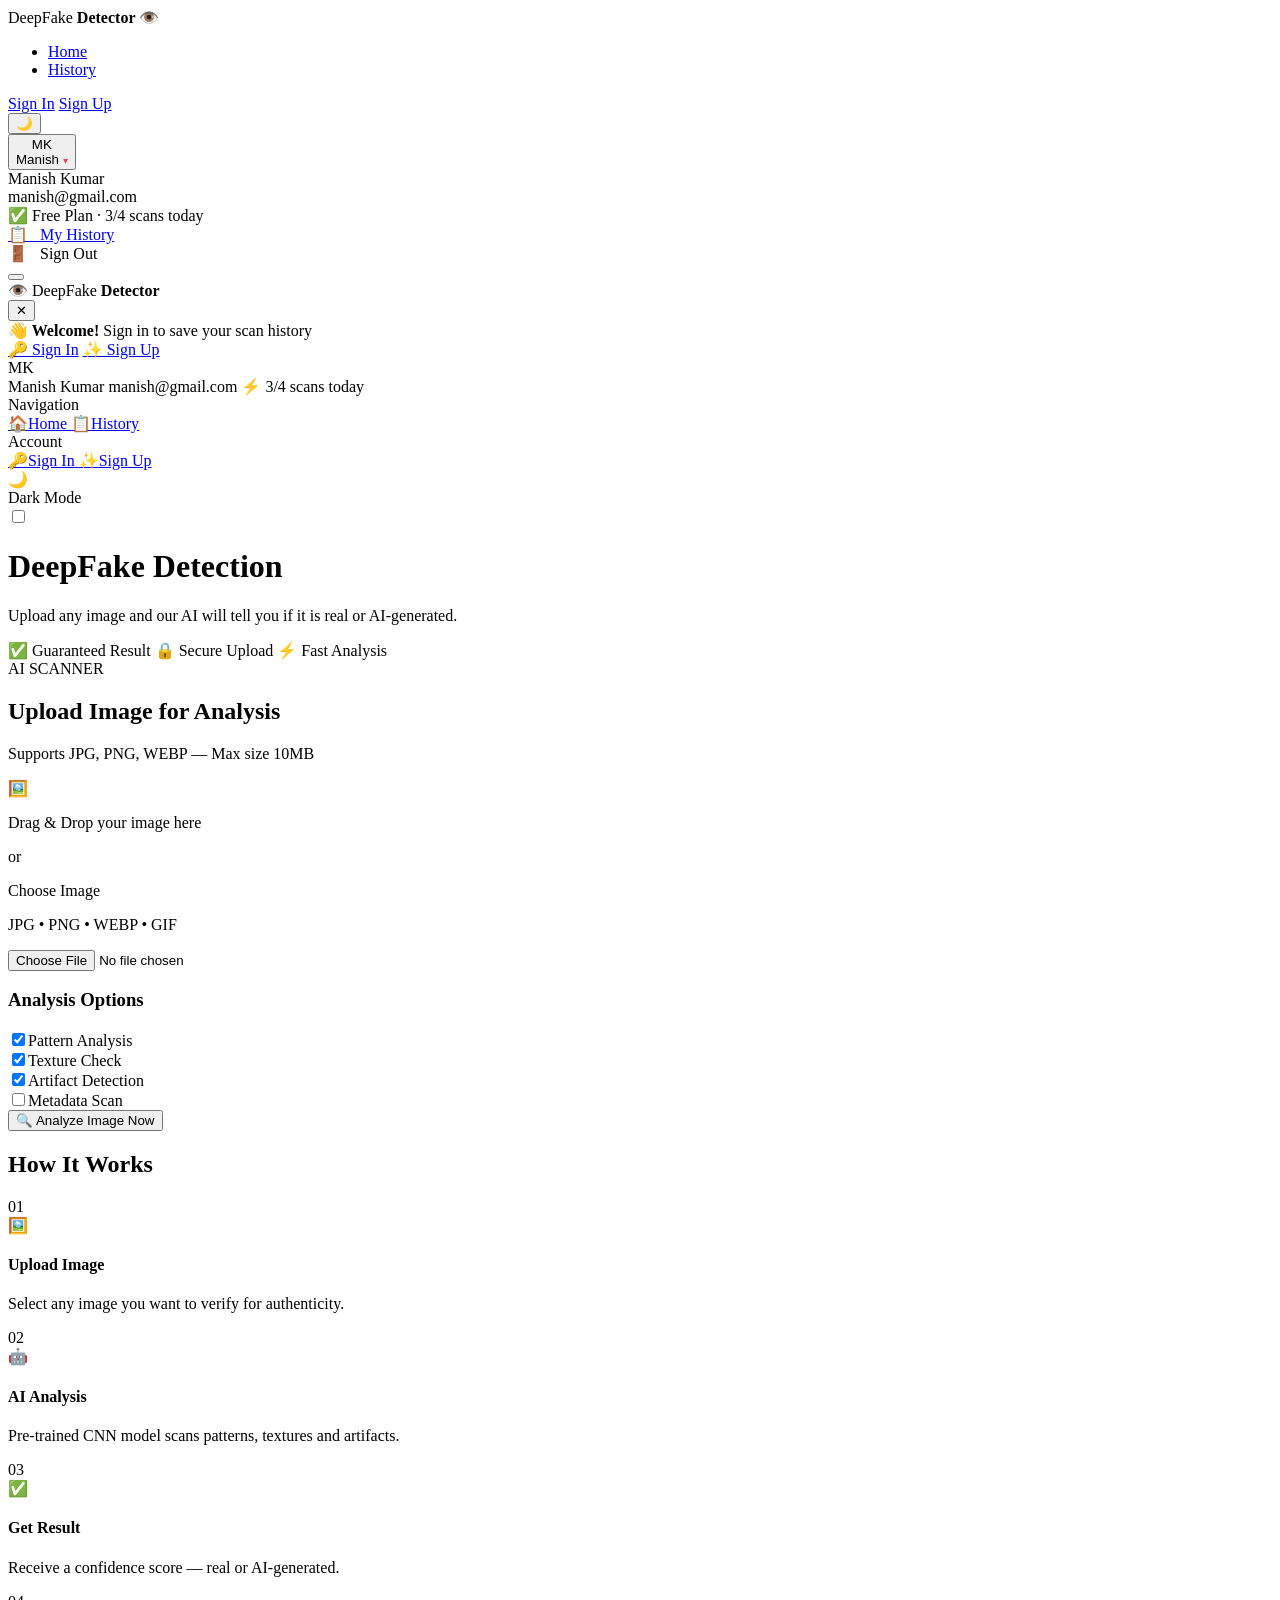
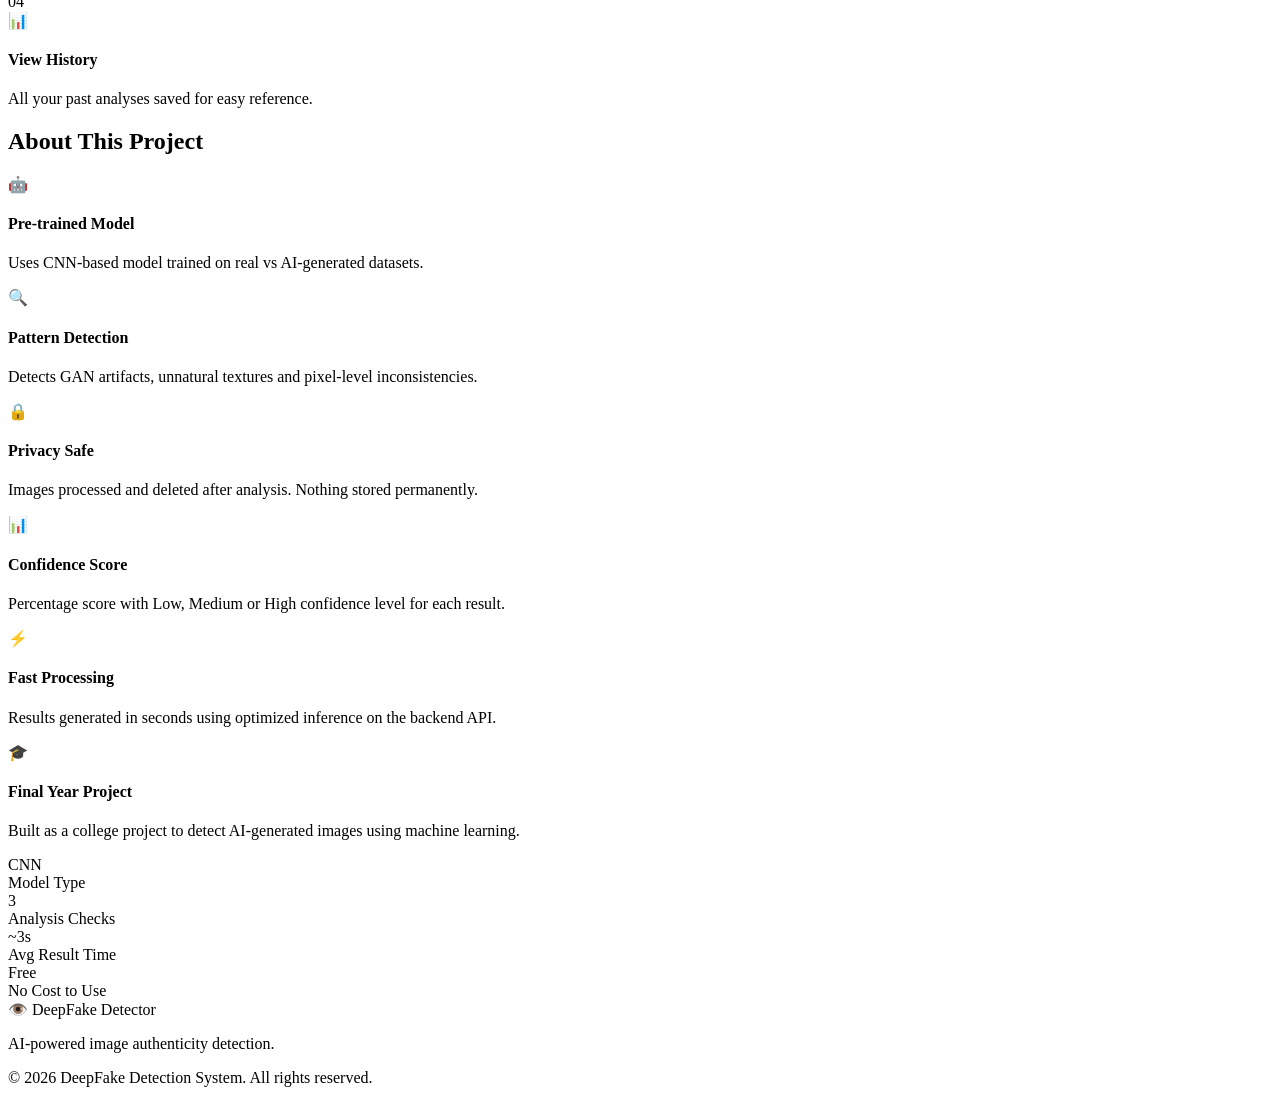
==== commit d551f048: "fix: SQLite compatibility, Render deployment ready - Switch from MySQL to SQLite (thread-local conne" ====
--- a/frontend/pages/index.html
+++ b/frontend/pages/index.html
@@ -4,9 +4,9 @@
   <meta charset="UTF-8" />
   <meta name="viewport" content="width=device-width, initial-scale=1.0"/>
   <title>DeepFake Detection System</title>
-  <link rel="stylesheet" href="../css/main.css" />
-  <link rel="stylesheet" href="../css/hamburger.css" />
-  <link rel="stylesheet" href="../css/mobile.css" />
+  <link rel="stylesheet" href="/css/main.css" />
+  <link rel="stylesheet" href="/css/hamburger.css" />
+  <link rel="stylesheet" href="/css/mobile.css" />
 </head>
 <body>
 
@@ -207,8 +207,8 @@
     </div>
   </footer>
 
-  <script src="../js/hamburger.js"></script>
-  <script src="../js/api.js"></script>
+  <script src="/js/hamburger.js"></script>
+  <script src="/js/api.js"></script>
   <script>
     const ANALYZE_URL = "/api/analyze";
     let selectedFile = null;
